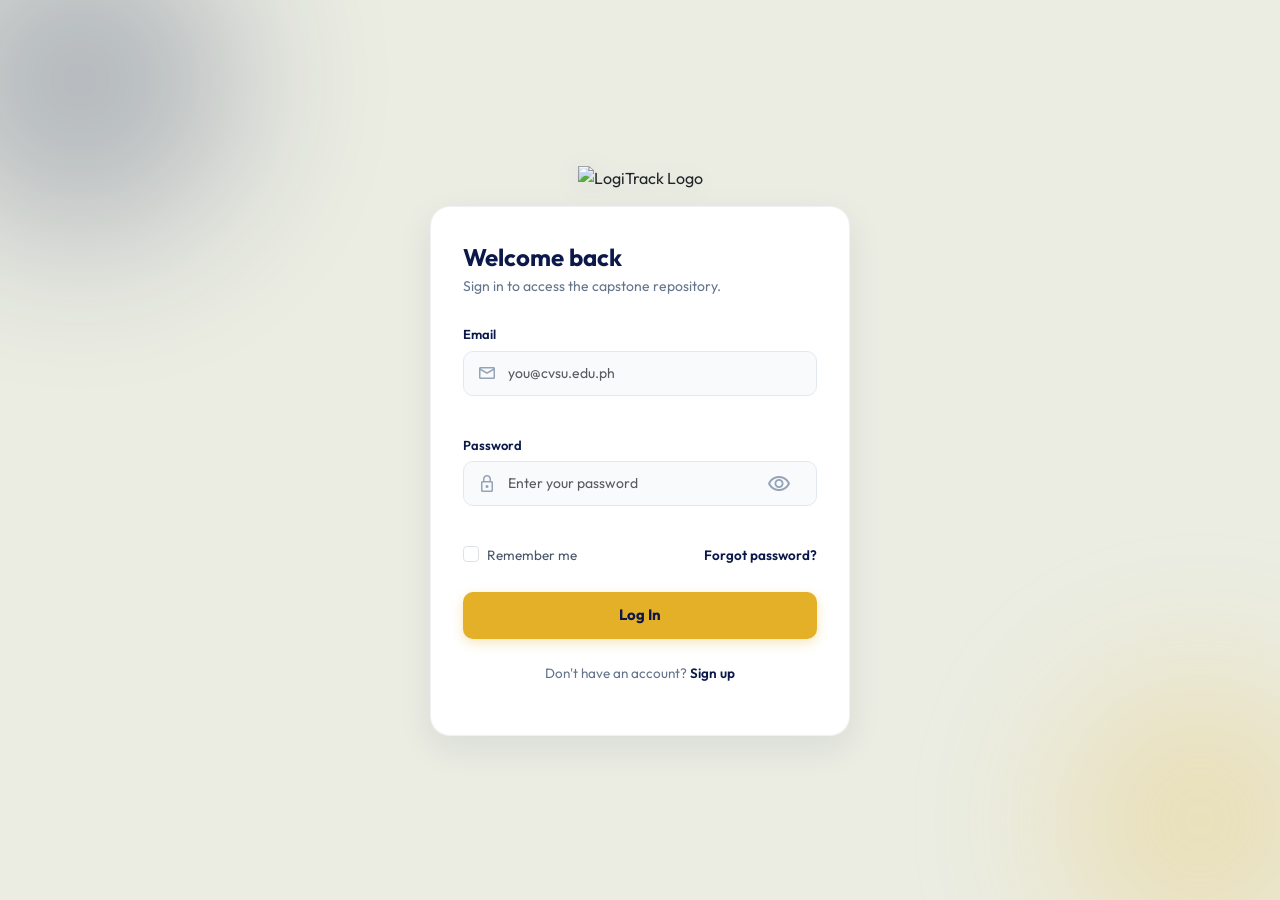
==== index.html @ 605b2b02 "Update and rename login.html to index.html" ====
<!DOCTYPE html>
<html lang="en">
<head>
<meta charset="UTF-8">
<meta name="viewport" content="width=device-width, initial-scale=1.0">
<title>LogiTrack | Sign In</title>

<!-- Google Font: Outfit -->
<link rel="preconnect" href="https://fonts.googleapis.com">
<link rel="preconnect" href="https://fonts.gstatic.com" crossorigin>
<link href="https://fonts.googleapis.com/css2?family=Outfit:wght@400;500;600;700&display=swap" rel="stylesheet">

<!-- Material Symbols -->
<link rel="stylesheet" href="https://fonts.googleapis.com/css2?family=Material+Symbols+Outlined:opsz,wght,FILL,GRAD@20..48,100..700,0..1,-50..200" />

<!-- Bootstrap -->
<link href="https://cdn.jsdelivr.net/npm/bootstrap@5.3.3/dist/css/bootstrap.min.css" rel="stylesheet">

<!-- Custom CSS -->
<link rel="stylesheet" href="login.css">
</head>
<body>

<div class="login-wrapper d-flex align-items-center justify-content-center position-relative overflow-hidden">

  <!-- Ambient Background Accents -->
  <div class="bg-shape shape-1"></div>
  <div class="bg-shape shape-2"></div>

  <!-- Form Card Container -->
  <div class="form-card-container">

    <!-- Logo Centered Outside the Card -->
    <div class="text-center mb-3">
      <img src="../assets/logo.png" alt="LogiTrack Logo" class="external-brand-logo">
    </div>

    <!-- Form Card -->
    <div class="form-card">

      <h2 class="form-title">Welcome back</h2>
      <p class="form-subtitle">Sign in to access the capstone repository.</p>

      <form id="loginForm" novalidate>

        <div class="mb-3">
          <label for="email" class="form-label">Email</label>
          <div class="input-group-custom">
            <span class="material-symbols-outlined input-icon">mail</span>
            <input type="email" id="email" class="form-control custom-input" placeholder="you@cvsu.edu.ph" required>
          </div>
          <div class="field-error" id="emailError"></div>
        </div>

        <div class="mb-2">
          <label for="password" class="form-label">Password</label>
          <div class="input-group-custom">
            <span class="material-symbols-outlined input-icon">lock</span>
            <input type="password" id="password" class="form-control custom-input" placeholder="Enter your password" required>
            <button type="button" id="togglePassword" class="toggle-password" aria-label="Show password">
              <span class="material-symbols-outlined" id="toggleIcon">visibility</span>
            </button>
          </div>
          <div class="field-error" id="passwordError"></div>
        </div>

        <div class="d-flex justify-content-between align-items-center mb-4 mt-3">
          <div class="form-check">
            <input class="form-check-input" type="checkbox" id="rememberMe">
            <label class="form-check-label" for="rememberMe">Remember me</label>
          </div>
          <a href="#" class="forgot-link">Forgot password?</a>
        </div>

        <div class="alert-box d-none" id="loginAlert">
          <span class="material-symbols-outlined" style="font-size:18px;">error</span>
          <span id="loginAlertText">Invalid email or password.</span>
        </div>

        <button type="submit" class="btn btn-login w-100" id="loginBtn">
          <span id="loginBtnText"><a href="home.html">Log In</a></span>
          <span class="spinner-border spinner-border-sm d-none" id="loginSpinner" role="status" aria-hidden="true"></span>
        </button>

      </form>

      <p class="signup-note">Don't have an account? <a href="../pages/signup.html">Sign up</a></p>

    </div>
  </div>

</div>

<script src="login.js"></script>
</body>
</html>
---- login.css ----
:root {
  --navy: #0B1849;
  --gold: #E4B028;
  --off-white: #F4F6F0;
  --cream: #EBEDE3;
}

* {
  font-family: 'Outfit', sans-serif;
  box-sizing: border-box;
}

body {
  margin: 0;
}

.login-wrapper {
  min-height: 100vh;
  width: 100%;
  padding: 20px;
  background: radial-gradient(circle at 50% 0%, #ebede3 0%, var(--cream) 100%);
}

/* Floating Abstract Background Shapes */
.bg-shape {
  position: absolute;
  border-radius: 50%;
  filter: blur(80px);
  z-index: 0;
  opacity: 0.25;
  pointer-events: none;
}

.shape-1 {
  width: 320px;
  height: 320px;
  background-color: var(--navy);
  top: -80px;
  left: -80px;
}

.shape-2 {
  width: 280px;
  height: 280px;
  background-color: var(--gold);
  bottom: -60px;
  right: -60px;
}

/* Card Container */
.form-card-container {
  position: relative;
  z-index: 1;
  width: 100%;
  max-width: 420px;
}

.external-brand-logo {
  max-width: 250px;
  height: auto;
  filter: drop-shadow(0 4px 12px rgba(11, 24, 73, 0.08));
}

.form-card {
  width: 100%;
  background: #ffffff;
  padding: 36px 32px;
  border-radius: 20px;
  box-shadow: 0 12px 35px rgba(11, 24, 73, 0.08);
  border: 1px solid rgba(11, 24, 73, 0.06);
}

.form-title {
  font-size: 24px;
  font-weight: 700;
  color: var(--navy);
  margin-bottom: 4px;
}

.form-subtitle {
  font-size: 14px;
  color: #64748b;
  margin-bottom: 24px;
}

.form-label {
  font-size: 13px;
  font-weight: 600;
  color: var(--navy);
  margin-bottom: 6px;
}

/* Custom Styled Inputs */
.input-group-custom {
  position: relative;
  display: flex;
  align-items: center;
}

.input-icon {
  position: absolute;
  left: 14px;
  font-size: 20px;
  color: #94a3b8;
  pointer-events: none;
  transition: color 0.2s ease;
}

.custom-input {
  padding-left: 44px;
  padding-top: 11px;
  padding-bottom: 11px;
  border: 1.5px solid #e2e8f0;
  border-radius: 10px;
  font-size: 14px;
  background-color: #f8fafc;
  transition: all 0.2s ease;
}

.custom-input:focus {
  background-color: #ffffff;
  border-color: var(--navy);
  box-shadow: 0 0 0 4px rgba(11, 24, 73, 0.08);
}

.input-group-custom:focus-within .input-icon {
  color: var(--navy);
}

.custom-input.is-invalid {
  border-color: #ef4444;
  background-color: #fff5f5;
}

.toggle-password {
  position: absolute;
  right: 22px;
  background: none;
  border: none;
  color: #94a3b8;
  display: flex;
  align-items: center;
  cursor: pointer;
  padding: 4px;
}

.toggle-password:hover {
  color: var(--navy);
}

.field-error {
  font-size: 12px;
  color: #ef4444;
  margin-top: 4px;
  min-height: 16px;
}

/* Controls & Links */
.form-check-label {
  font-size: 13.5px;
  color: #475569;
}

.form-check-input:checked {
  background-color: var(--navy);
  border-color: var(--navy);
}

.forgot-link {
  font-size: 13.5px;
  color: var(--navy);
  text-decoration: none;
  font-weight: 600;
}

.forgot-link:hover {
  text-decoration: underline;
}

.alert-box {
  display: flex;
  align-items: center;
  gap: 8px;
  background-color: #fef2f2;
  color: #ef4444;
  font-size: 13.5px;
  padding: 10px 12px;
  border-radius: 8px;
  border: 1px solid #fecaca;
  margin-bottom: 16px;
}

/* Button Styling */
.btn-login {
  background-color: var(--gold);
  color: var(--navy);
  font-weight: 700;
  font-size: 15px;
  padding: 12px 0;
  border: none;
  border-radius: 10px;
  display: flex;
  align-items: center;
  justify-content: center;
  gap: 8px;
  box-shadow: 0 4px 12px rgba(228, 176, 40, 0.3);
  transition: all 0.2s ease;
}

.btn-login a {
  color: var(--navy);
  text-decoration: none;
}

.btn-login:hover {
  background-color: #d8a422;
  transform: translateY(-1px);
  box-shadow: 0 6px 16px rgba(228, 176, 40, 0.4);
}


.btn-login:disabled {
  opacity: 0.7;
  transform: none;
  cursor: not-allowed;
}

.signup-note {
  text-align: center;
  font-size: 13.5px;
  color: #64748b;
  margin-top: 24px;
}

.signup-note a {
  color: var(--navy);
  font-weight: 600;
  text-decoration: none;
}

.signup-note a:hover {
  text-decoration: underline;
}
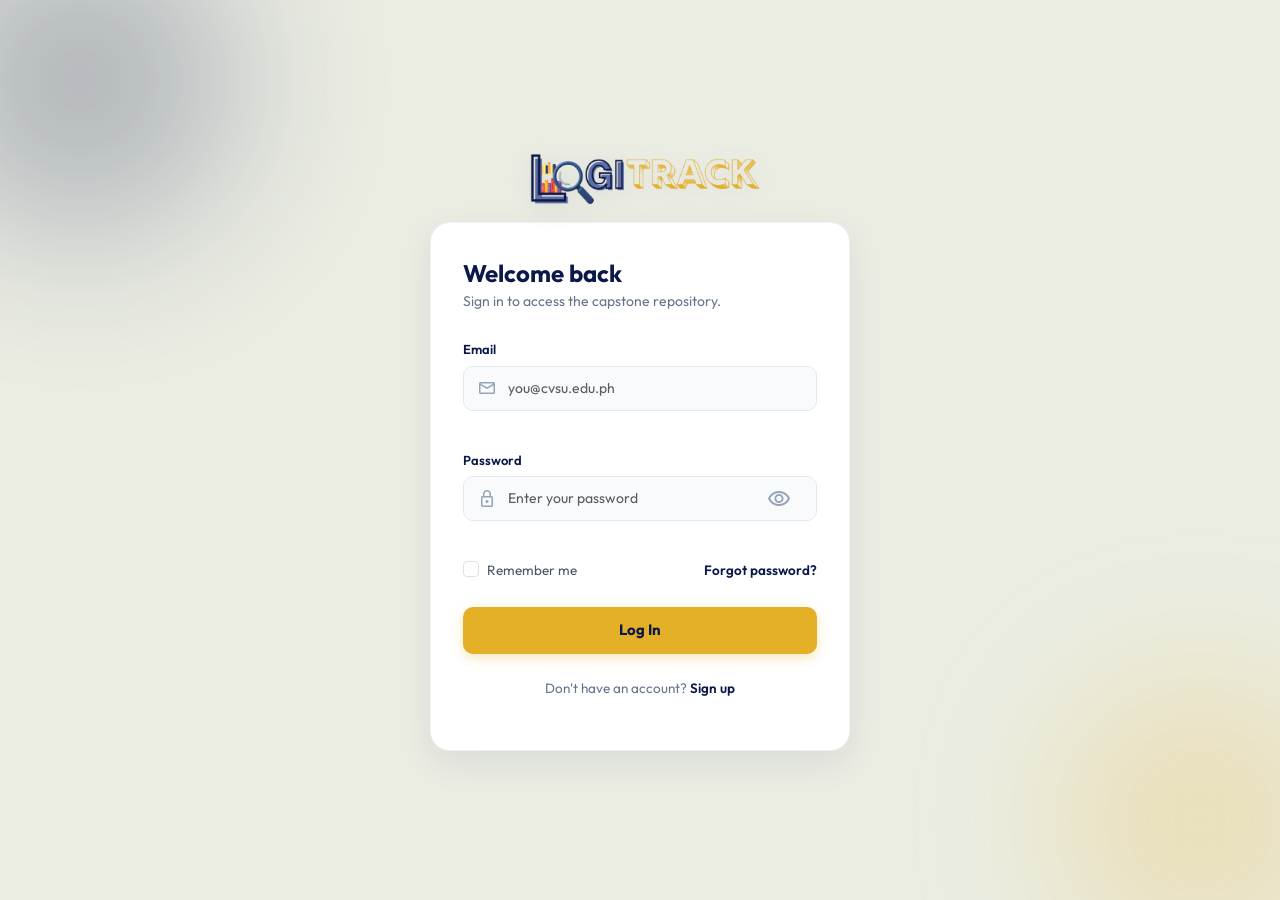
==== commit f27c47a7: "Update index.html" ====
--- a/index.html
+++ b/index.html
@@ -32,7 +32,7 @@
 
     <!-- Logo Centered Outside the Card -->
     <div class="text-center mb-3">
-      <img src="../assets/logo.png" alt="LogiTrack Logo" class="external-brand-logo">
+      <img src="logo.png" alt="LogiTrack Logo" class="external-brand-logo">
     </div>
 
     <!-- Form Card -->
@@ -84,7 +84,7 @@
 
       </form>
 
-      <p class="signup-note">Don't have an account? <a href="../pages/signup.html">Sign up</a></p>
+      <p class="signup-note">Don't have an account? <a href="signup.html">Sign up</a></p>
 
     </div>
   </div>
